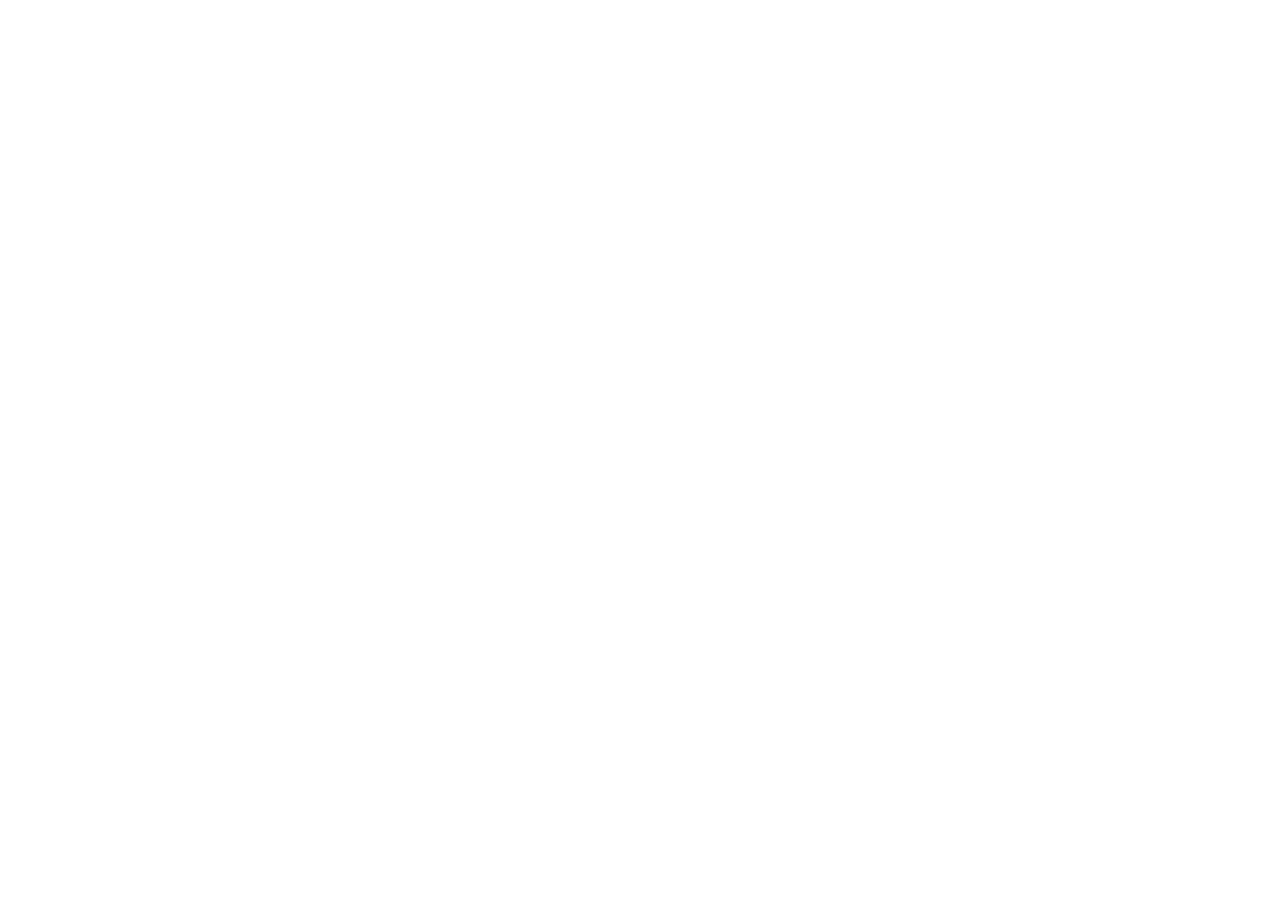
==== index.html @ 01f6a060 "created the basics for the html" ====
<!DOCTYPE html>
<html lang="en">
<head>
    <meta charset="UTF-8">
    <meta http-equiv="X-UA-Compatible" content="IE=edge">
    <meta name="viewport" content="width=device-width, initial-scale=1.0">
    <title>Document</title>
</head>
<body>
    <script src="script.js"></script>
</body>
</html>
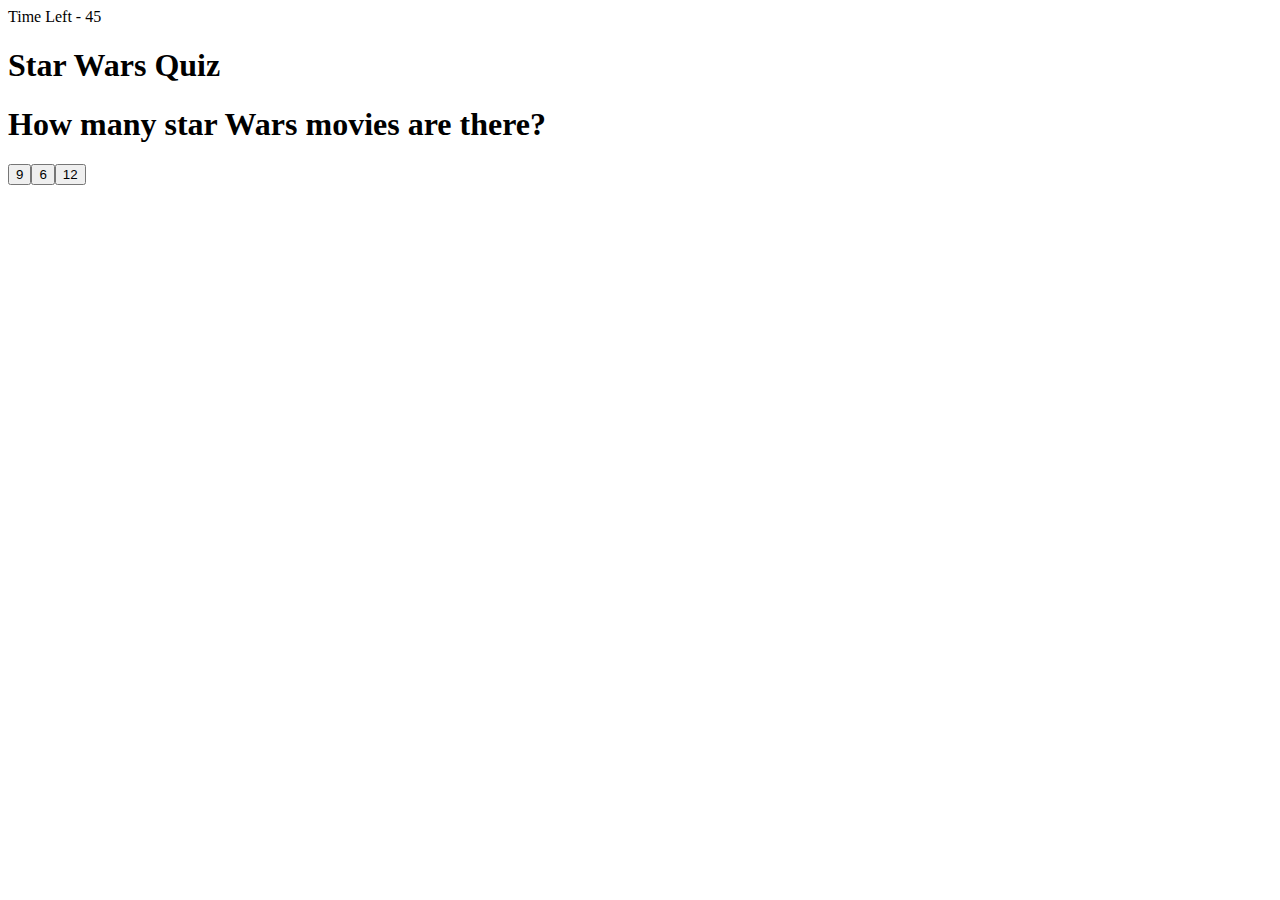
==== commit 39cdd2df: "added questions and basic design to webpage. also added high score html" ====
--- a/index.html
+++ b/index.html
@@ -4,9 +4,17 @@
     <meta charset="UTF-8">
     <meta http-equiv="X-UA-Compatible" content="IE=edge">
     <meta name="viewport" content="width=device-width, initial-scale=1.0">
-    <title>Document</title>
+    <link rel="stylesheet" href="style.css">
+    <title>Star Wars Quiz</title>
 </head>
+
 <body>
+    <body>
+        <div class="time">Time Left - <span class="timeLeft">45</span></div>
+        <h1 class="h1">Star Wars Quiz</h1>
+        <div class="quizbody">
+        </div>
+    </body>
     <script src="script.js"></script>
 </body>
 </html>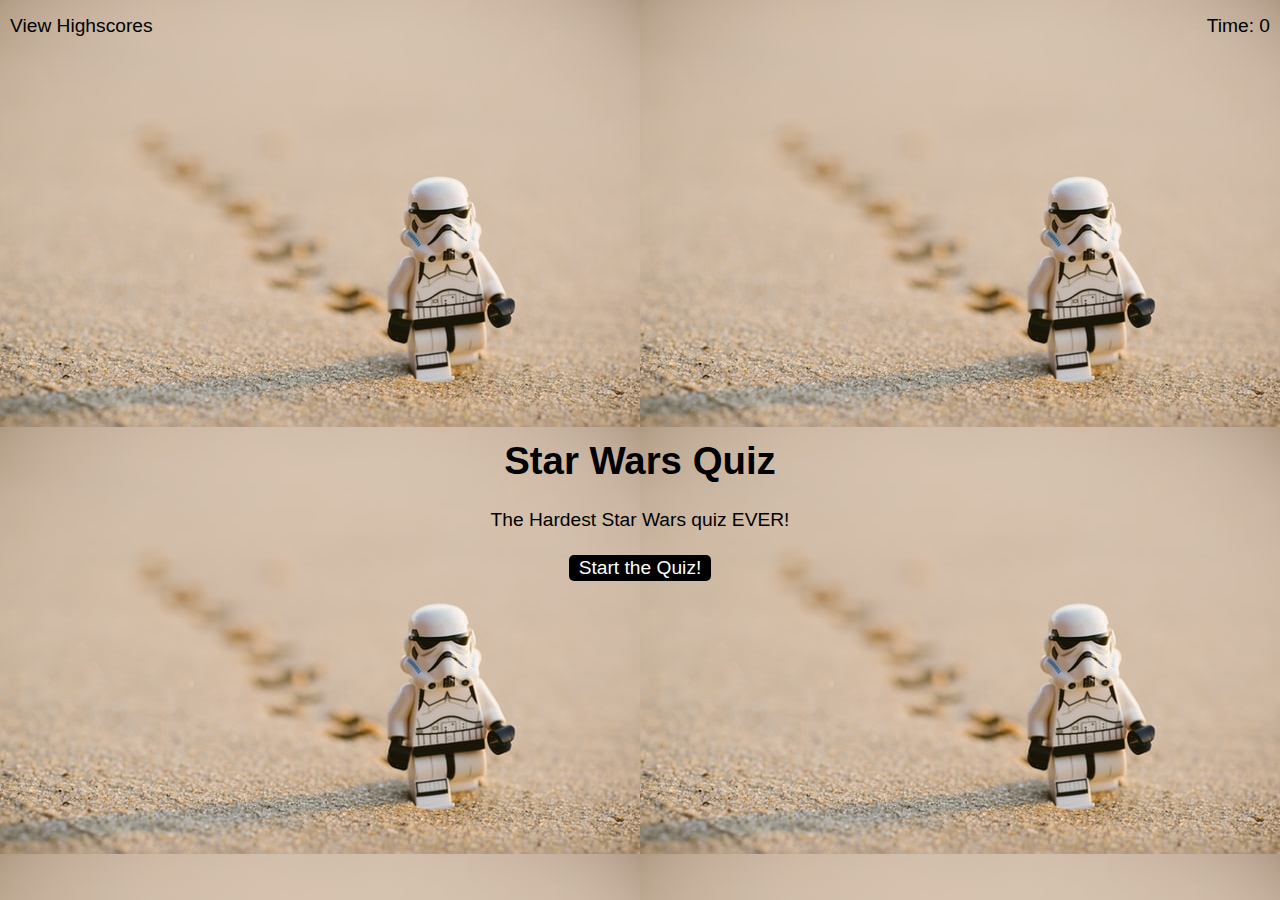
==== commit b26c52d8: "debugging and added some more css styling" ====
--- a/index.html
+++ b/index.html
@@ -1,20 +1,43 @@
-<!DOCTYPE html>
+<!Doctype html>
 <html lang="en">
-<head>
-    <meta charset="UTF-8">
-    <meta http-equiv="X-UA-Compatible" content="IE=edge">
-    <meta name="viewport" content="width=device-width, initial-scale=1.0">
-    <link rel="stylesheet" href="style.css">
-    <title>Star Wars Quiz</title>
-</head>
+    <head>
+        <meta charset="UTF-8">
+        <meta http-equiv="X-UA-Compatible" content="IE=edge">
+        <meta name="viewport" content="width=device-width, initial-scale=1.0">
+        <title>Coding Quiz</title>
 
+        <link rel="stylesheet" href="./assests/style.css">
+    </head>
 <body>
-    <body>
-        <div class="time">Time Left - <span class="timeLeft">45</span></div>
-        <h1 class="h1">Star Wars Quiz</h1>
-        <div class="quizbody">
+    <div class="scores"><a href="scores.html">View Highscores</a> </div>
+
+    <div class="timer">Time: <span id="time">0</span></div>
+
+    <div class="content">
+        <div id="start-screen" class="start">
+            <h1>Star Wars Quiz</h1>
+            <p>The Hardest Star Wars quiz EVER!</p>
+            <button id="start">Start the Quiz!</button>
         </div>
-    </body>
-    <script src="script.js"></script>
+
+        <div id="questions" class="hide">
+            <h2 id="question-title"></h2>
+            <div id="choices" class="choices"></div>
+        </div>
+
+        <div id="end-screen" class="hide">
+            <h2>Congrats you finished!</h2>
+            <p>Your final score is <span id="final-score"></span></p>
+            <p> Enter your initials:
+                <input type="text" id="initials" maxlength="3">
+                <button id="submit">Submit</button>
+            </p>
+        </div>
+
+        <div id="announcement" class=""></div>
+    </div>
+    
 </body>
+<script src="./assests/questions.js"></script>
+<script src="./assests/script.js"></script>
 </html>--- a/assests/style.css
+++ b/assests/style.css
@@ -0,0 +1,99 @@
+*, *::before, *::after {
+    box-sizing: border-box;
+    font-family: 'Trebuchet MS', 'Lucida Sans Unicode', 'Lucida Grande', 'Lucida Sans', Arial, sans-serif;
+}
+
+body {
+    font-size: 120%;
+    padding: 0;
+    margin: 0;
+    display: flex;
+    width: 100vw;
+    height: 100vh;
+    justify-content: center;
+    align-items: center;
+    text-align: center;
+    background-image: url(./daniel-k-cheung-cPF2nlWcMY4-unsplash.jpg);
+  } 
+  
+  .hide {
+    display: none;
+  }
+  
+  .start {
+    text-align: center;
+  }
+  
+  a {
+    color: black;
+    text-decoration: none;
+  }
+  a:hover {
+    color: white;
+  }
+  
+  button {
+    display: inline-block;
+    margin: 5px;
+    cursor: pointer;
+    font-size: 100%;
+    background-color: black;
+    border-radius: 5px;
+    padding: 2px 10px;
+    color: white;
+    border: 0;
+    transition: background-color 0.1s;
+  }
+  
+  button:hover {
+    background-color: lightskyblue;
+  }
+  
+  .choices button {
+    display: block;
+  }
+ 
+  .content {
+    margin: 100px auto 0 auto;
+    max-width: 600px;
+  }
+  
+  .scores {
+    position: absolute;
+    top: 15px;
+    left: 10px;
+  }
+  
+  .feedback {
+    font-style: italic;
+    font-size: 120%;
+    margin-top: 20px;
+    padding-top: 10px;
+    color: gray;
+    border-top: 2px solid #ccc;
+  }
+  
+  .timer {
+    position: absolute;
+    top: 15px;
+    right: 10px;
+  } 
+  
+  input[type="text"] {
+    font-size: 100%;
+  }
+
+  ol {
+    padding-left: 0px;
+    max-height: 400px;
+    overflow: auto;
+  }
+  
+  li {
+    padding: 5px;
+    list-style: decimal inside none;
+  }
+  
+  li:nth-child(odd) {
+    background-color: #f3edfc;
+  }